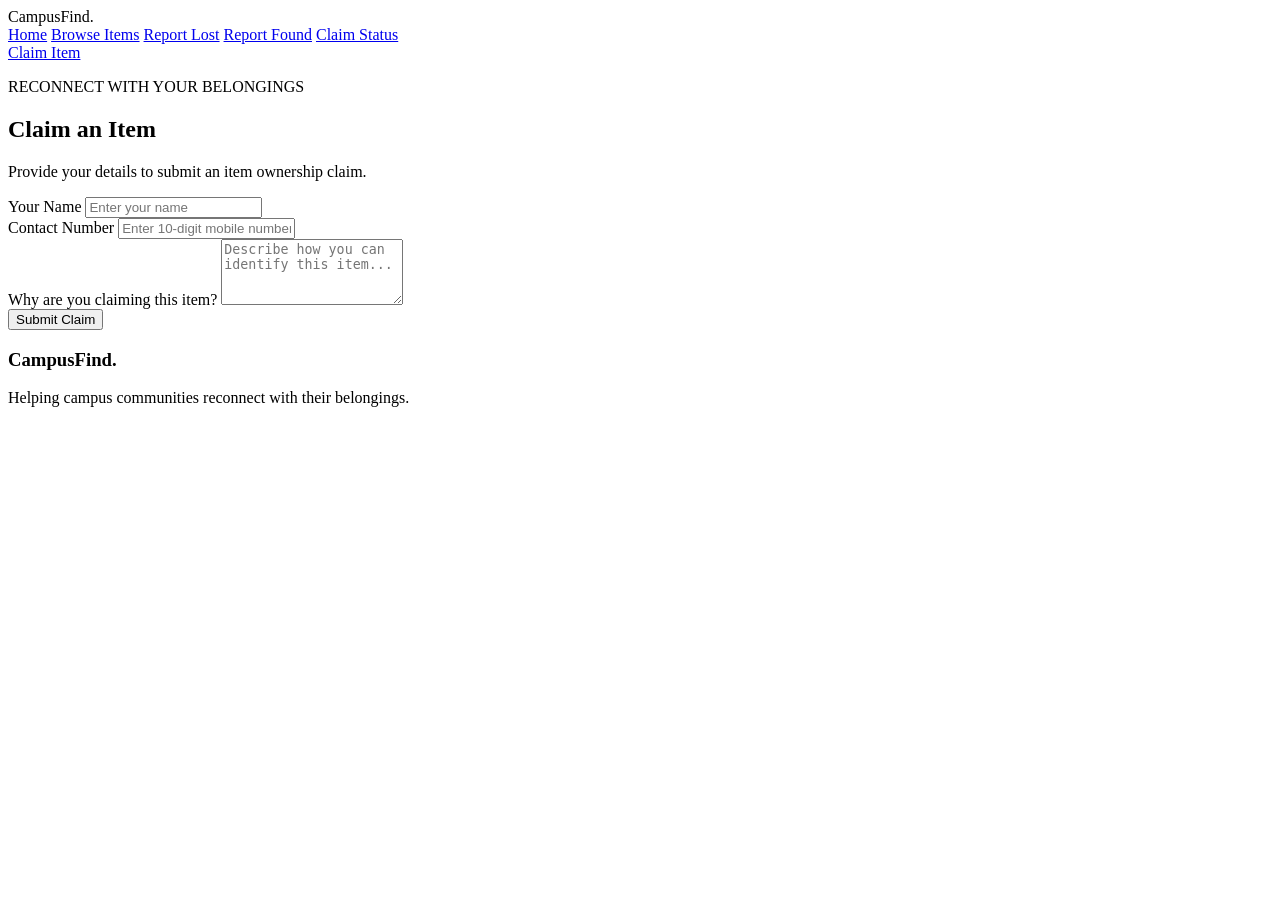
==== claim.html @ 441fa3a8 "Add CampusFind project files" ====
<!DOCTYPE html>
<html lang="en">

<head>
    <meta charset="UTF-8">
    <meta name="viewport" content="width=device-width, initial-scale=1.0">
    <title>Claim Item | CampusFind</title>
    <link rel="stylesheet" href="css/style.css">
</head>

<body>

<header>
    <div class="logo">CampusFind.</div>

    <nav>
        <a href="index.html">Home</a>
        <a href="search.html">Browse Items</a>
        <a href="report_lost.html">Report Lost</a>
        <a href="report_found.html">Report Found</a>
        <a href="status.html">Claim Status</a>
    </nav>

    <a href="claim.html" class="nav-button">Claim Item</a>
</header>

<section class="form-section">

    <div class="form-heading">
        <p>RECONNECT WITH YOUR BELONGINGS</p>
        <h1>Claim an Item</h1>
        <p>Provide your details to submit an item ownership claim.</p>
    </div>

    <div id="selectedItemDetails" class="selected-item">
    </div>

    <form id="claimForm">

        <div class="form-group">
            <label for="claimName">Your Name</label>
            <input
                type="text"
                id="claimName"
                placeholder="Enter your name"
                required>
        </div>

        <div class="form-group">
            <label for="claimContact">Contact Number</label>
            <input
                type="tel"
                id="claimContact"
                placeholder="Enter 10-digit mobile number"
                pattern="[0-9]{10}"
                maxlength="10"
                required>
        </div>

        <div class="form-group full-width">
            <label for="claimReason">
                Why are you claiming this item?
            </label>

            <textarea
                id="claimReason"
                rows="4"
                placeholder="Describe how you can identify this item..."
                required></textarea>
        </div>

        <button type="submit" class="submit-btn">
            Submit Claim
        </button>

    </form>

</section>

<footer>
    <h3>CampusFind.</h3>
    <p>Helping campus communities reconnect with their belongings.</p>
</footer>

<script src="js/script.js"></script>

</body>
</html>
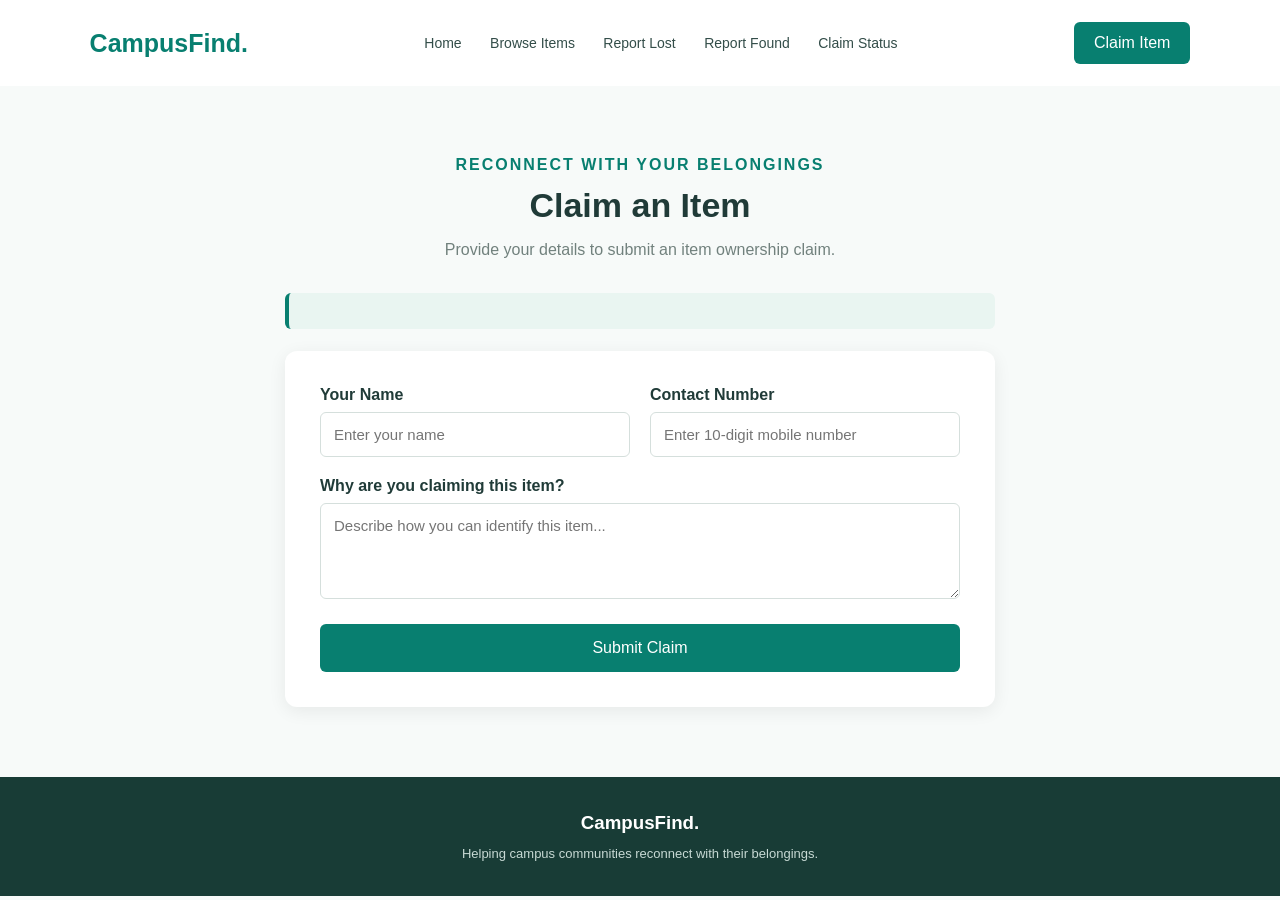
==== commit 45204059: "Update claim.html" ====
--- a/claim.html
+++ b/claim.html
@@ -6,7 +6,7 @@
     <meta charset="UTF-8">
     <meta name="viewport" content="width=device-width, initial-scale=1.0">
     <title>Claim Item | CampusFind</title>
-    <link rel="stylesheet" href="css/style.css">
+    <link rel="stylesheet" href="CSS/style.css">
 </head>
 
 <body>
@@ -86,4 +86,4 @@
 <script src="js/script.js"></script>
 
 </body>
-</html>+</html>
--- a/CSS/style.css
+++ b/CSS/style.css
@@ -0,0 +1,633 @@
+
+/* General Styling */
+
+* {
+    margin: 0;
+    padding: 0;
+    box-sizing: border-box;
+}
+
+body {
+    font-family: Arial, sans-serif;
+    background: #f7faf9;
+    color: #203b38;
+}
+
+/* Navigation */
+
+header {
+    display: flex;
+    justify-content: space-between;
+    align-items: center;
+    padding: 22px 7%;
+    background: white;
+}
+
+.logo {
+    font-size: 25px;
+    font-weight: bold;
+    color: #087f70;
+}
+
+nav a {
+    text-decoration: none;
+    color: #334d49;
+    margin: 0 12px;
+    font-size: 14px;
+}
+
+nav a:hover {
+    color: #087f70;
+}
+
+.nav-button {
+    background: #087f70;
+    color: white;
+    padding: 12px 20px;
+    border-radius: 6px;
+    text-decoration: none;
+}
+
+/* Hero */
+
+.hero {
+    display: flex;
+    justify-content: space-between;
+    align-items: center;
+    padding: 90px 10%;
+    background: #e9f5f1;
+    min-height: 470px;
+}
+
+.hero-content {
+    max-width: 570px;
+}
+
+.tagline {
+    color: #087f70;
+    font-size: 13px;
+    font-weight: bold;
+    letter-spacing: 2px;
+    margin-bottom: 20px;
+}
+
+.hero h1 {
+    font-size: 54px;
+    line-height: 1.2;
+    margin-bottom: 20px;
+}
+
+.hero h1 span {
+    color: #087f70;
+}
+
+.description {
+    font-size: 16px;
+    line-height: 1.8;
+    color: #62736f;
+    margin-bottom: 25px;
+}
+
+.hero-buttons a {
+    display: inline-block;
+    padding: 14px 22px;
+    margin-right: 10px;
+    border-radius: 6px;
+    text-decoration: none;
+}
+
+.primary-btn {
+    background: #087f70;
+    color: white;
+}
+
+.outline-btn {
+    border: 1px solid #087f70;
+    color: #087f70;
+}
+
+.primary-btn:hover {
+    background: #065f55;
+}
+
+.outline-btn:hover {
+    background: #d5ebe5;
+}
+
+/* Hero Image Card */
+
+.hero-image {
+    width: 320px;
+    height: 300px;
+    background: #c8e7dd;
+    border-radius: 25px;
+    display: flex;
+    justify-content: center;
+    align-items: center;
+}
+
+.image-card {
+    background: white;
+    padding: 40px;
+    border-radius: 15px;
+    text-align: center;
+    box-shadow: 0 8px 25px rgba(0,0,0,0.08);
+}
+
+.emoji {
+    font-size: 65px;
+    margin-bottom: 15px;
+}
+
+.image-card p {
+    color: #71817d;
+    margin-top: 10px;
+}
+
+/* Features */
+
+.features {
+    padding: 70px 8%;
+    text-align: center;
+}
+
+.section-heading p {
+    color: #087f70;
+    font-weight: bold;
+    font-size: 13px;
+    letter-spacing: 2px;
+    margin-bottom: 12px;
+}
+
+.section-heading h2 {
+    font-size: 32px;
+    margin-bottom: 40px;
+}
+
+.feature-container {
+    display: flex;
+    justify-content: center;
+    gap: 25px;
+    flex-wrap: wrap;
+}
+
+.feature-card {
+    background: white;
+    padding: 30px;
+    width: 290px;
+    border-radius: 12px;
+    text-align: left;
+    box-shadow: 0 4px 15px rgba(0,0,0,0.05);
+}
+
+.feature-icon {
+    font-size: 35px;
+    margin-bottom: 20px;
+}
+
+.feature-card h3 {
+    margin-bottom: 12px;
+}
+
+.feature-card p {
+    color: #71817d;
+    line-height: 1.6;
+    margin-bottom: 20px;
+}
+
+.feature-card a {
+    color: #087f70;
+    text-decoration: none;
+    font-weight: bold;
+}
+
+/* Footer */
+
+footer {
+    background: #183c36;
+    color: white;
+    padding: 35px;
+    text-align: center;
+}
+
+footer p {
+    margin-top: 12px;
+    font-size: 13px;
+    color: #c7d9d4;
+}
+
+/* Mobile Navigation and Hero */
+
+@media (max-width: 768px) {
+
+    header {
+        flex-direction: column;
+        gap: 20px;
+    }
+
+    nav a {
+        display: inline-block;
+        margin: 7px;
+    }
+
+    .hero {
+        flex-direction: column;
+        text-align: center;
+        gap: 40px;
+        padding: 60px 20px;
+    }
+
+    .hero h1 {
+        font-size: 40px;
+    }
+
+    .hero-image {
+        max-width: 100%;
+    }
+}
+
+/* Report Form */
+
+.form-section {
+    max-width: 750px;
+    margin: 50px auto;
+    padding: 20px;
+}
+
+.form-heading {
+    text-align: center;
+    margin-bottom: 30px;
+}
+
+.form-heading p:first-child {
+    color: #087f70;
+    font-weight: bold;
+    letter-spacing: 2px;
+    margin-bottom: 12px;
+}
+
+.form-heading h1 {
+    font-size: 34px;
+    margin-bottom: 12px;
+}
+
+.form-heading p:last-child {
+    color: #71817d;
+    line-height: 1.6;
+}
+
+#lostForm {
+    background: white;
+    padding: 35px;
+    border-radius: 12px;
+    box-shadow: 0 4px 18px rgba(0,0,0,0.07);
+}
+
+#lostForm label {
+    display: block;
+    font-weight: bold;
+    margin: 18px 0 8px;
+}
+
+#lostForm input,
+#lostForm select,
+#lostForm textarea {
+    width: 100%;
+    padding: 13px;
+    border: 1px solid #d5dfdc;
+    border-radius: 6px;
+    font-size: 15px;
+    font-family: Arial, sans-serif;
+}
+
+#lostForm input:focus,
+#lostForm select:focus,
+#lostForm textarea:focus {
+    outline: none;
+    border-color: #087f70;
+}
+
+.submit-btn {
+    width: 100%;
+    padding: 15px;
+    margin-top: 25px;
+    background: #087f70;
+    color: white;
+    border: none;
+    border-radius: 6px;
+    font-size: 16px;
+    cursor: pointer;
+}
+
+.submit-btn:hover {
+    background: #065f55;
+}
+
+/* Search Page */
+
+.search-section {
+    padding: 55px 8%;
+    min-height: 500px;
+}
+
+.search-controls {
+    display: flex;
+    gap: 15px;
+    margin: 35px 0;
+    flex-wrap: wrap;
+}
+
+.search-controls input,
+.search-controls select {
+    padding: 13px;
+    border: 1px solid #d5dfdc;
+    border-radius: 6px;
+    font-size: 14px;
+}
+
+.search-controls input {
+    flex: 2;
+    min-width: 220px;
+}
+
+.search-controls select {
+    flex: 1;
+    min-width: 150px;
+    background: white;
+}
+
+.item-container {
+    display: grid;
+    grid-template-columns: repeat(auto-fit, minmax(240px, 1fr));
+    gap: 22px;
+}
+
+.item-card {
+    background: white;
+    padding: 25px;
+    border-radius: 10px;
+    box-shadow: 0 4px 15px rgba(0,0,0,0.06);
+    border: 1px solid #e5eeeb;
+}
+
+.item-card h3 {
+    margin: 15px 0 10px;
+    color: #203b38;
+}
+
+.item-card p {
+    margin: 9px 0;
+    color: #71817d;
+    font-size: 14px;
+    line-height: 1.5;
+}
+
+.item-badge {
+    display: inline-block;
+    padding: 6px 12px;
+    border-radius: 20px;
+    font-size: 12px;
+    font-weight: bold;
+}
+
+.lost-badge {
+    background: #ffebeb;
+    color: #d34b4b;
+}
+
+.found-badge {
+    background: #dcf5e9;
+    color: #16845d;
+}
+
+.item-card button {
+    background: #087f70;
+    color: white;
+    border: none;
+    padding: 10px 17px;
+    margin-top: 12px;
+    border-radius: 5px;
+    cursor: pointer;
+}
+
+.item-card button:hover {
+    background: #065f55;
+}
+
+.no-items {
+    text-align: center;
+    color: #71817d;
+    padding: 35px;
+}
+
+/* Claim Page */
+
+.selected-item {
+    background: #e9f5f1;
+    border-left: 4px solid #087f70;
+    padding: 18px;
+    margin-bottom: 22px;
+    border-radius: 6px;
+}
+
+.selected-item h3 {
+    margin-bottom: 10px;
+    color: #087f70;
+}
+
+.selected-item p {
+    margin: 6px 0;
+    color: #526761;
+}
+
+.selected-item a {
+    color: #087f70;
+}
+
+/* Claim Form Layout */
+
+#claimForm {
+    background: white;
+    padding: 35px;
+    border-radius: 12px;
+    box-shadow: 0 4px 18px rgba(0,0,0,0.07);
+
+    display: grid;
+    grid-template-columns: 1fr 1fr;
+    gap: 20px;
+}
+
+#claimForm .form-group {
+    display: flex;
+    flex-direction: column;
+    gap: 8px;
+}
+
+#claimForm label {
+    display: block;
+    font-weight: bold;
+    margin: 0;
+}
+
+#claimForm input,
+#claimForm textarea {
+    width: 100%;
+    padding: 13px;
+    border: 1px solid #d5dfdc;
+    border-radius: 6px;
+    font-size: 15px;
+    font-family: Arial, sans-serif;
+}
+
+#claimForm input:focus,
+#claimForm textarea:focus {
+    outline: none;
+    border-color: #087f70;
+}
+
+#claimForm textarea {
+    resize: vertical;
+}
+
+#claimForm .full-width {
+    grid-column: 1 / -1;
+}
+
+#claimForm .submit-btn {
+    grid-column: 1 / -1;
+    margin-top: 5px;
+}
+
+/* Report Found Form Layout */
+
+#foundForm {
+    background: white;
+    padding: 35px;
+    border-radius: 12px;
+    box-shadow: 0 4px 18px rgba(0,0,0,0.07);
+
+    display: grid;
+    grid-template-columns: 1fr 1fr;
+    gap: 20px;
+}
+
+#foundForm .form-group {
+    display: flex;
+    flex-direction: column;
+    gap: 8px;
+}
+
+#foundForm label {
+    display: block;
+    font-weight: bold;
+    margin: 0;
+}
+
+#foundForm input,
+#foundForm select,
+#foundForm textarea {
+    width: 100%;
+    padding: 13px;
+    border: 1px solid #d5dfdc;
+    border-radius: 6px;
+    font-size: 15px;
+    font-family: Arial, sans-serif;
+}
+
+#foundForm input:focus,
+#foundForm select:focus,
+#foundForm textarea:focus {
+    outline: none;
+    border-color: #087f70;
+}
+
+#foundForm textarea {
+    resize: vertical;
+}
+
+#foundForm .full-width {
+    grid-column: 1 / -1;
+}
+
+#foundForm .submit-btn {
+    grid-column: 1 / -1;
+    margin-top: 5px;
+}
+
+/* Claim Status Page */
+
+.claims-container {
+    display: grid;
+    grid-template-columns: repeat(auto-fit, minmax(260px, 1fr));
+    gap: 20px;
+}
+
+.claim-card {
+    background: white;
+    padding: 25px;
+    border-radius: 10px;
+    box-shadow: 0 4px 15px rgba(0,0,0,0.06);
+    border: 1px solid #e5eeeb;
+}
+
+.claim-card h3 {
+    color: #087f70;
+    margin-bottom: 15px;
+}
+
+.claim-card p {
+    margin: 10px 0;
+    color: #62736f;
+}
+
+.status-badge {
+    display: inline-block;
+    padding: 7px 14px;
+    border-radius: 20px;
+    font-size: 12px;
+    font-weight: bold;
+}
+
+.pending {
+    background: #fff2d6;
+    color: #a36b00;
+}
+
+.approved {
+    background: #dcf5e9;
+    color: #16845d;
+}
+
+.rejected {
+    background: #ffebeb;
+    color: #d34b4b;
+}
+
+/* Mobile Responsive */
+
+@media (max-width: 768px) {
+
+    .form-section {
+        margin: 25px auto;
+    }
+
+    #claimForm,
+    #foundForm {
+        padding: 22px;
+    }
+}
+
+@media (max-width: 600px) {
+
+    #claimForm,
+    #foundForm {
+        grid-template-columns: 1fr;
+    }
+
+    #claimForm .full-width,
+    #claimForm .submit-btn,
+    #foundForm .full-width,
+    #foundForm .submit-btn {
+        grid-column: 1;
+    }
+}
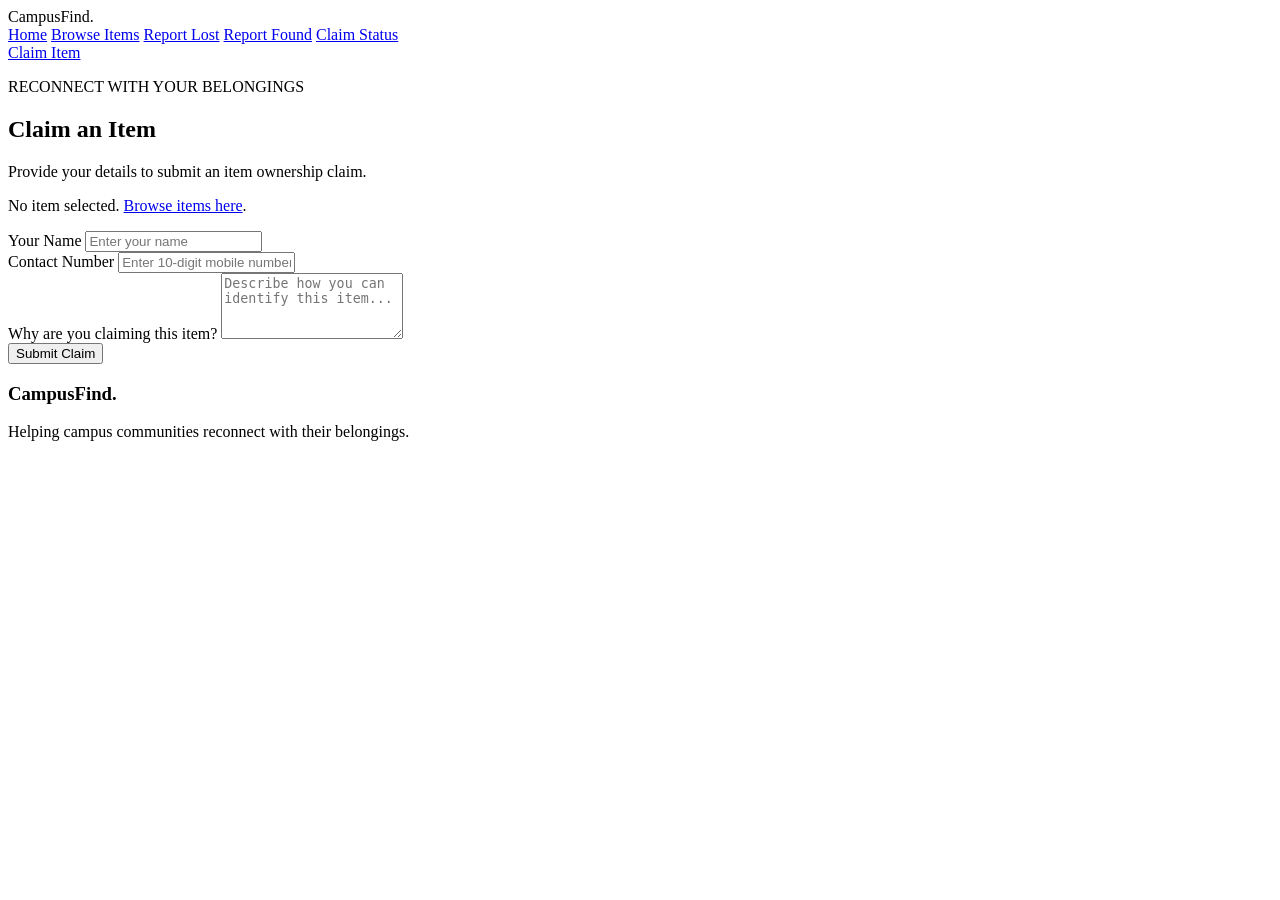
==== commit 589c275d: "Fix JavaScript file paths" ====
--- a/claim.html
+++ b/claim.html
@@ -6,7 +6,7 @@
     <meta charset="UTF-8">
     <meta name="viewport" content="width=device-width, initial-scale=1.0">
     <title>Claim Item | CampusFind</title>
-    <link rel="stylesheet" href="CSS/style.css">
+    <link rel="stylesheet" href="css/style.css">
 </head>
 
 <body>
@@ -83,7 +83,7 @@
     <p>Helping campus communities reconnect with their belongings.</p>
 </footer>
 
-<script src="js/script.js"></script>
+<script src="JS/script.js"></script>
 
 </body>
-</html>
+</html>
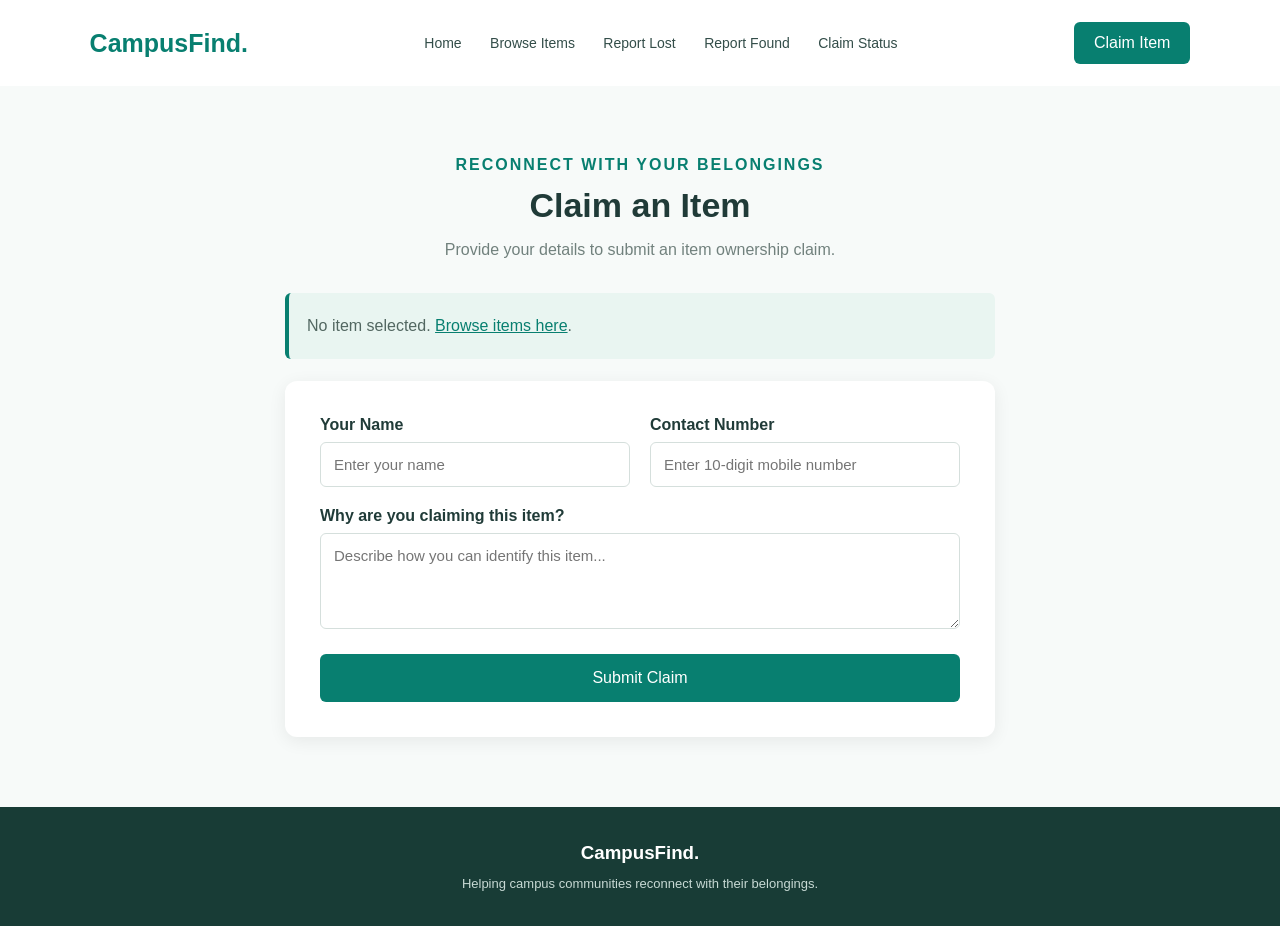
==== commit ca473bfb: "Merge branch 'main' of https://github.com/sainiridhima02/Campus-Find" ====
--- a/claim.html
+++ b/claim.html
@@ -6,7 +6,7 @@
     <meta charset="UTF-8">
     <meta name="viewport" content="width=device-width, initial-scale=1.0">
     <title>Claim Item | CampusFind</title>
-    <link rel="stylesheet" href="css/style.css">
+    <link rel="stylesheet" href="CSS/style.css">
 </head>
 
 <body>
@@ -86,4 +86,4 @@
 <script src="JS/script.js"></script>
 
 </body>
-</html>+</html>
--- a/CSS/style.css
+++ b/CSS/style.css
@@ -0,0 +1,633 @@
+
+/* General Styling */
+
+* {
+    margin: 0;
+    padding: 0;
+    box-sizing: border-box;
+}
+
+body {
+    font-family: Arial, sans-serif;
+    background: #f7faf9;
+    color: #203b38;
+}
+
+/* Navigation */
+
+header {
+    display: flex;
+    justify-content: space-between;
+    align-items: center;
+    padding: 22px 7%;
+    background: white;
+}
+
+.logo {
+    font-size: 25px;
+    font-weight: bold;
+    color: #087f70;
+}
+
+nav a {
+    text-decoration: none;
+    color: #334d49;
+    margin: 0 12px;
+    font-size: 14px;
+}
+
+nav a:hover {
+    color: #087f70;
+}
+
+.nav-button {
+    background: #087f70;
+    color: white;
+    padding: 12px 20px;
+    border-radius: 6px;
+    text-decoration: none;
+}
+
+/* Hero */
+
+.hero {
+    display: flex;
+    justify-content: space-between;
+    align-items: center;
+    padding: 90px 10%;
+    background: #e9f5f1;
+    min-height: 470px;
+}
+
+.hero-content {
+    max-width: 570px;
+}
+
+.tagline {
+    color: #087f70;
+    font-size: 13px;
+    font-weight: bold;
+    letter-spacing: 2px;
+    margin-bottom: 20px;
+}
+
+.hero h1 {
+    font-size: 54px;
+    line-height: 1.2;
+    margin-bottom: 20px;
+}
+
+.hero h1 span {
+    color: #087f70;
+}
+
+.description {
+    font-size: 16px;
+    line-height: 1.8;
+    color: #62736f;
+    margin-bottom: 25px;
+}
+
+.hero-buttons a {
+    display: inline-block;
+    padding: 14px 22px;
+    margin-right: 10px;
+    border-radius: 6px;
+    text-decoration: none;
+}
+
+.primary-btn {
+    background: #087f70;
+    color: white;
+}
+
+.outline-btn {
+    border: 1px solid #087f70;
+    color: #087f70;
+}
+
+.primary-btn:hover {
+    background: #065f55;
+}
+
+.outline-btn:hover {
+    background: #d5ebe5;
+}
+
+/* Hero Image Card */
+
+.hero-image {
+    width: 320px;
+    height: 300px;
+    background: #c8e7dd;
+    border-radius: 25px;
+    display: flex;
+    justify-content: center;
+    align-items: center;
+}
+
+.image-card {
+    background: white;
+    padding: 40px;
+    border-radius: 15px;
+    text-align: center;
+    box-shadow: 0 8px 25px rgba(0,0,0,0.08);
+}
+
+.emoji {
+    font-size: 65px;
+    margin-bottom: 15px;
+}
+
+.image-card p {
+    color: #71817d;
+    margin-top: 10px;
+}
+
+/* Features */
+
+.features {
+    padding: 70px 8%;
+    text-align: center;
+}
+
+.section-heading p {
+    color: #087f70;
+    font-weight: bold;
+    font-size: 13px;
+    letter-spacing: 2px;
+    margin-bottom: 12px;
+}
+
+.section-heading h2 {
+    font-size: 32px;
+    margin-bottom: 40px;
+}
+
+.feature-container {
+    display: flex;
+    justify-content: center;
+    gap: 25px;
+    flex-wrap: wrap;
+}
+
+.feature-card {
+    background: white;
+    padding: 30px;
+    width: 290px;
+    border-radius: 12px;
+    text-align: left;
+    box-shadow: 0 4px 15px rgba(0,0,0,0.05);
+}
+
+.feature-icon {
+    font-size: 35px;
+    margin-bottom: 20px;
+}
+
+.feature-card h3 {
+    margin-bottom: 12px;
+}
+
+.feature-card p {
+    color: #71817d;
+    line-height: 1.6;
+    margin-bottom: 20px;
+}
+
+.feature-card a {
+    color: #087f70;
+    text-decoration: none;
+    font-weight: bold;
+}
+
+/* Footer */
+
+footer {
+    background: #183c36;
+    color: white;
+    padding: 35px;
+    text-align: center;
+}
+
+footer p {
+    margin-top: 12px;
+    font-size: 13px;
+    color: #c7d9d4;
+}
+
+/* Mobile Navigation and Hero */
+
+@media (max-width: 768px) {
+
+    header {
+        flex-direction: column;
+        gap: 20px;
+    }
+
+    nav a {
+        display: inline-block;
+        margin: 7px;
+    }
+
+    .hero {
+        flex-direction: column;
+        text-align: center;
+        gap: 40px;
+        padding: 60px 20px;
+    }
+
+    .hero h1 {
+        font-size: 40px;
+    }
+
+    .hero-image {
+        max-width: 100%;
+    }
+}
+
+/* Report Form */
+
+.form-section {
+    max-width: 750px;
+    margin: 50px auto;
+    padding: 20px;
+}
+
+.form-heading {
+    text-align: center;
+    margin-bottom: 30px;
+}
+
+.form-heading p:first-child {
+    color: #087f70;
+    font-weight: bold;
+    letter-spacing: 2px;
+    margin-bottom: 12px;
+}
+
+.form-heading h1 {
+    font-size: 34px;
+    margin-bottom: 12px;
+}
+
+.form-heading p:last-child {
+    color: #71817d;
+    line-height: 1.6;
+}
+
+#lostForm {
+    background: white;
+    padding: 35px;
+    border-radius: 12px;
+    box-shadow: 0 4px 18px rgba(0,0,0,0.07);
+}
+
+#lostForm label {
+    display: block;
+    font-weight: bold;
+    margin: 18px 0 8px;
+}
+
+#lostForm input,
+#lostForm select,
+#lostForm textarea {
+    width: 100%;
+    padding: 13px;
+    border: 1px solid #d5dfdc;
+    border-radius: 6px;
+    font-size: 15px;
+    font-family: Arial, sans-serif;
+}
+
+#lostForm input:focus,
+#lostForm select:focus,
+#lostForm textarea:focus {
+    outline: none;
+    border-color: #087f70;
+}
+
+.submit-btn {
+    width: 100%;
+    padding: 15px;
+    margin-top: 25px;
+    background: #087f70;
+    color: white;
+    border: none;
+    border-radius: 6px;
+    font-size: 16px;
+    cursor: pointer;
+}
+
+.submit-btn:hover {
+    background: #065f55;
+}
+
+/* Search Page */
+
+.search-section {
+    padding: 55px 8%;
+    min-height: 500px;
+}
+
+.search-controls {
+    display: flex;
+    gap: 15px;
+    margin: 35px 0;
+    flex-wrap: wrap;
+}
+
+.search-controls input,
+.search-controls select {
+    padding: 13px;
+    border: 1px solid #d5dfdc;
+    border-radius: 6px;
+    font-size: 14px;
+}
+
+.search-controls input {
+    flex: 2;
+    min-width: 220px;
+}
+
+.search-controls select {
+    flex: 1;
+    min-width: 150px;
+    background: white;
+}
+
+.item-container {
+    display: grid;
+    grid-template-columns: repeat(auto-fit, minmax(240px, 1fr));
+    gap: 22px;
+}
+
+.item-card {
+    background: white;
+    padding: 25px;
+    border-radius: 10px;
+    box-shadow: 0 4px 15px rgba(0,0,0,0.06);
+    border: 1px solid #e5eeeb;
+}
+
+.item-card h3 {
+    margin: 15px 0 10px;
+    color: #203b38;
+}
+
+.item-card p {
+    margin: 9px 0;
+    color: #71817d;
+    font-size: 14px;
+    line-height: 1.5;
+}
+
+.item-badge {
+    display: inline-block;
+    padding: 6px 12px;
+    border-radius: 20px;
+    font-size: 12px;
+    font-weight: bold;
+}
+
+.lost-badge {
+    background: #ffebeb;
+    color: #d34b4b;
+}
+
+.found-badge {
+    background: #dcf5e9;
+    color: #16845d;
+}
+
+.item-card button {
+    background: #087f70;
+    color: white;
+    border: none;
+    padding: 10px 17px;
+    margin-top: 12px;
+    border-radius: 5px;
+    cursor: pointer;
+}
+
+.item-card button:hover {
+    background: #065f55;
+}
+
+.no-items {
+    text-align: center;
+    color: #71817d;
+    padding: 35px;
+}
+
+/* Claim Page */
+
+.selected-item {
+    background: #e9f5f1;
+    border-left: 4px solid #087f70;
+    padding: 18px;
+    margin-bottom: 22px;
+    border-radius: 6px;
+}
+
+.selected-item h3 {
+    margin-bottom: 10px;
+    color: #087f70;
+}
+
+.selected-item p {
+    margin: 6px 0;
+    color: #526761;
+}
+
+.selected-item a {
+    color: #087f70;
+}
+
+/* Claim Form Layout */
+
+#claimForm {
+    background: white;
+    padding: 35px;
+    border-radius: 12px;
+    box-shadow: 0 4px 18px rgba(0,0,0,0.07);
+
+    display: grid;
+    grid-template-columns: 1fr 1fr;
+    gap: 20px;
+}
+
+#claimForm .form-group {
+    display: flex;
+    flex-direction: column;
+    gap: 8px;
+}
+
+#claimForm label {
+    display: block;
+    font-weight: bold;
+    margin: 0;
+}
+
+#claimForm input,
+#claimForm textarea {
+    width: 100%;
+    padding: 13px;
+    border: 1px solid #d5dfdc;
+    border-radius: 6px;
+    font-size: 15px;
+    font-family: Arial, sans-serif;
+}
+
+#claimForm input:focus,
+#claimForm textarea:focus {
+    outline: none;
+    border-color: #087f70;
+}
+
+#claimForm textarea {
+    resize: vertical;
+}
+
+#claimForm .full-width {
+    grid-column: 1 / -1;
+}
+
+#claimForm .submit-btn {
+    grid-column: 1 / -1;
+    margin-top: 5px;
+}
+
+/* Report Found Form Layout */
+
+#foundForm {
+    background: white;
+    padding: 35px;
+    border-radius: 12px;
+    box-shadow: 0 4px 18px rgba(0,0,0,0.07);
+
+    display: grid;
+    grid-template-columns: 1fr 1fr;
+    gap: 20px;
+}
+
+#foundForm .form-group {
+    display: flex;
+    flex-direction: column;
+    gap: 8px;
+}
+
+#foundForm label {
+    display: block;
+    font-weight: bold;
+    margin: 0;
+}
+
+#foundForm input,
+#foundForm select,
+#foundForm textarea {
+    width: 100%;
+    padding: 13px;
+    border: 1px solid #d5dfdc;
+    border-radius: 6px;
+    font-size: 15px;
+    font-family: Arial, sans-serif;
+}
+
+#foundForm input:focus,
+#foundForm select:focus,
+#foundForm textarea:focus {
+    outline: none;
+    border-color: #087f70;
+}
+
+#foundForm textarea {
+    resize: vertical;
+}
+
+#foundForm .full-width {
+    grid-column: 1 / -1;
+}
+
+#foundForm .submit-btn {
+    grid-column: 1 / -1;
+    margin-top: 5px;
+}
+
+/* Claim Status Page */
+
+.claims-container {
+    display: grid;
+    grid-template-columns: repeat(auto-fit, minmax(260px, 1fr));
+    gap: 20px;
+}
+
+.claim-card {
+    background: white;
+    padding: 25px;
+    border-radius: 10px;
+    box-shadow: 0 4px 15px rgba(0,0,0,0.06);
+    border: 1px solid #e5eeeb;
+}
+
+.claim-card h3 {
+    color: #087f70;
+    margin-bottom: 15px;
+}
+
+.claim-card p {
+    margin: 10px 0;
+    color: #62736f;
+}
+
+.status-badge {
+    display: inline-block;
+    padding: 7px 14px;
+    border-radius: 20px;
+    font-size: 12px;
+    font-weight: bold;
+}
+
+.pending {
+    background: #fff2d6;
+    color: #a36b00;
+}
+
+.approved {
+    background: #dcf5e9;
+    color: #16845d;
+}
+
+.rejected {
+    background: #ffebeb;
+    color: #d34b4b;
+}
+
+/* Mobile Responsive */
+
+@media (max-width: 768px) {
+
+    .form-section {
+        margin: 25px auto;
+    }
+
+    #claimForm,
+    #foundForm {
+        padding: 22px;
+    }
+}
+
+@media (max-width: 600px) {
+
+    #claimForm,
+    #foundForm {
+        grid-template-columns: 1fr;
+    }
+
+    #claimForm .full-width,
+    #claimForm .submit-btn,
+    #foundForm .full-width,
+    #foundForm .submit-btn {
+        grid-column: 1;
+    }
+}
